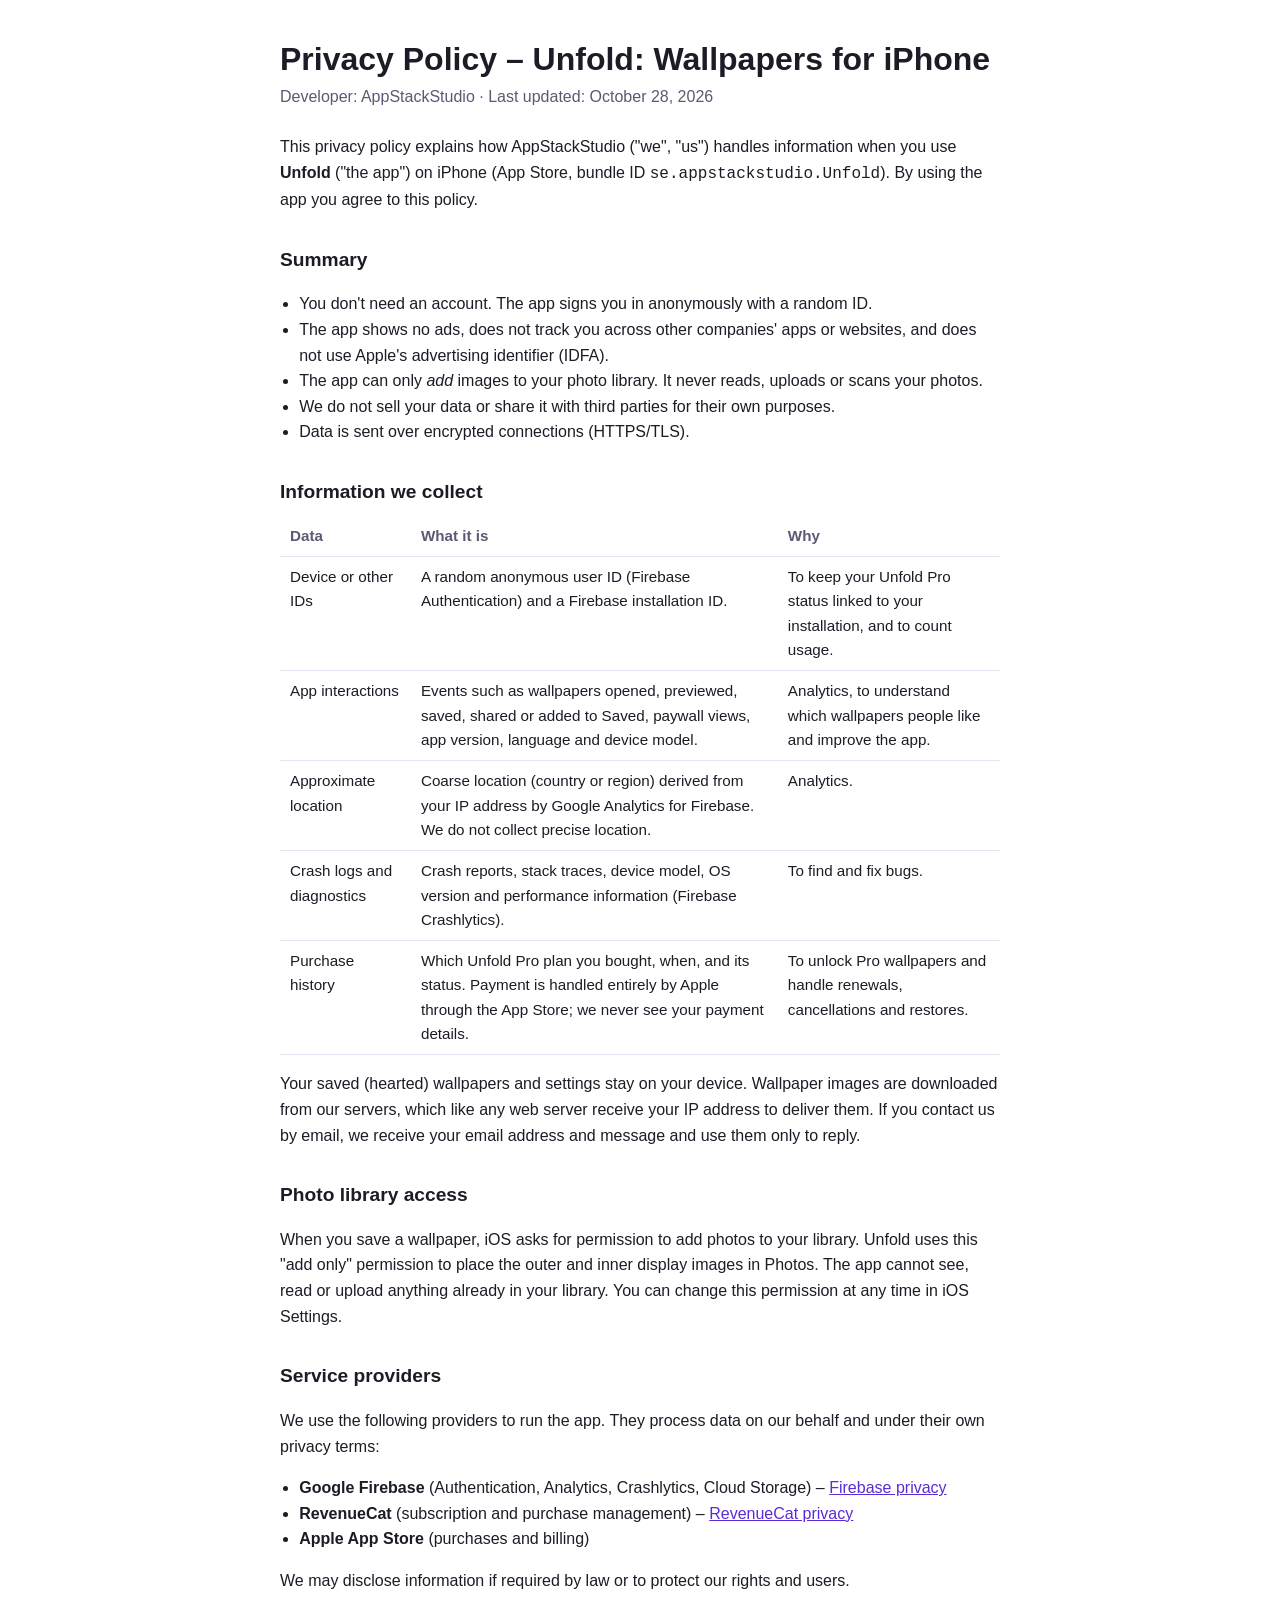
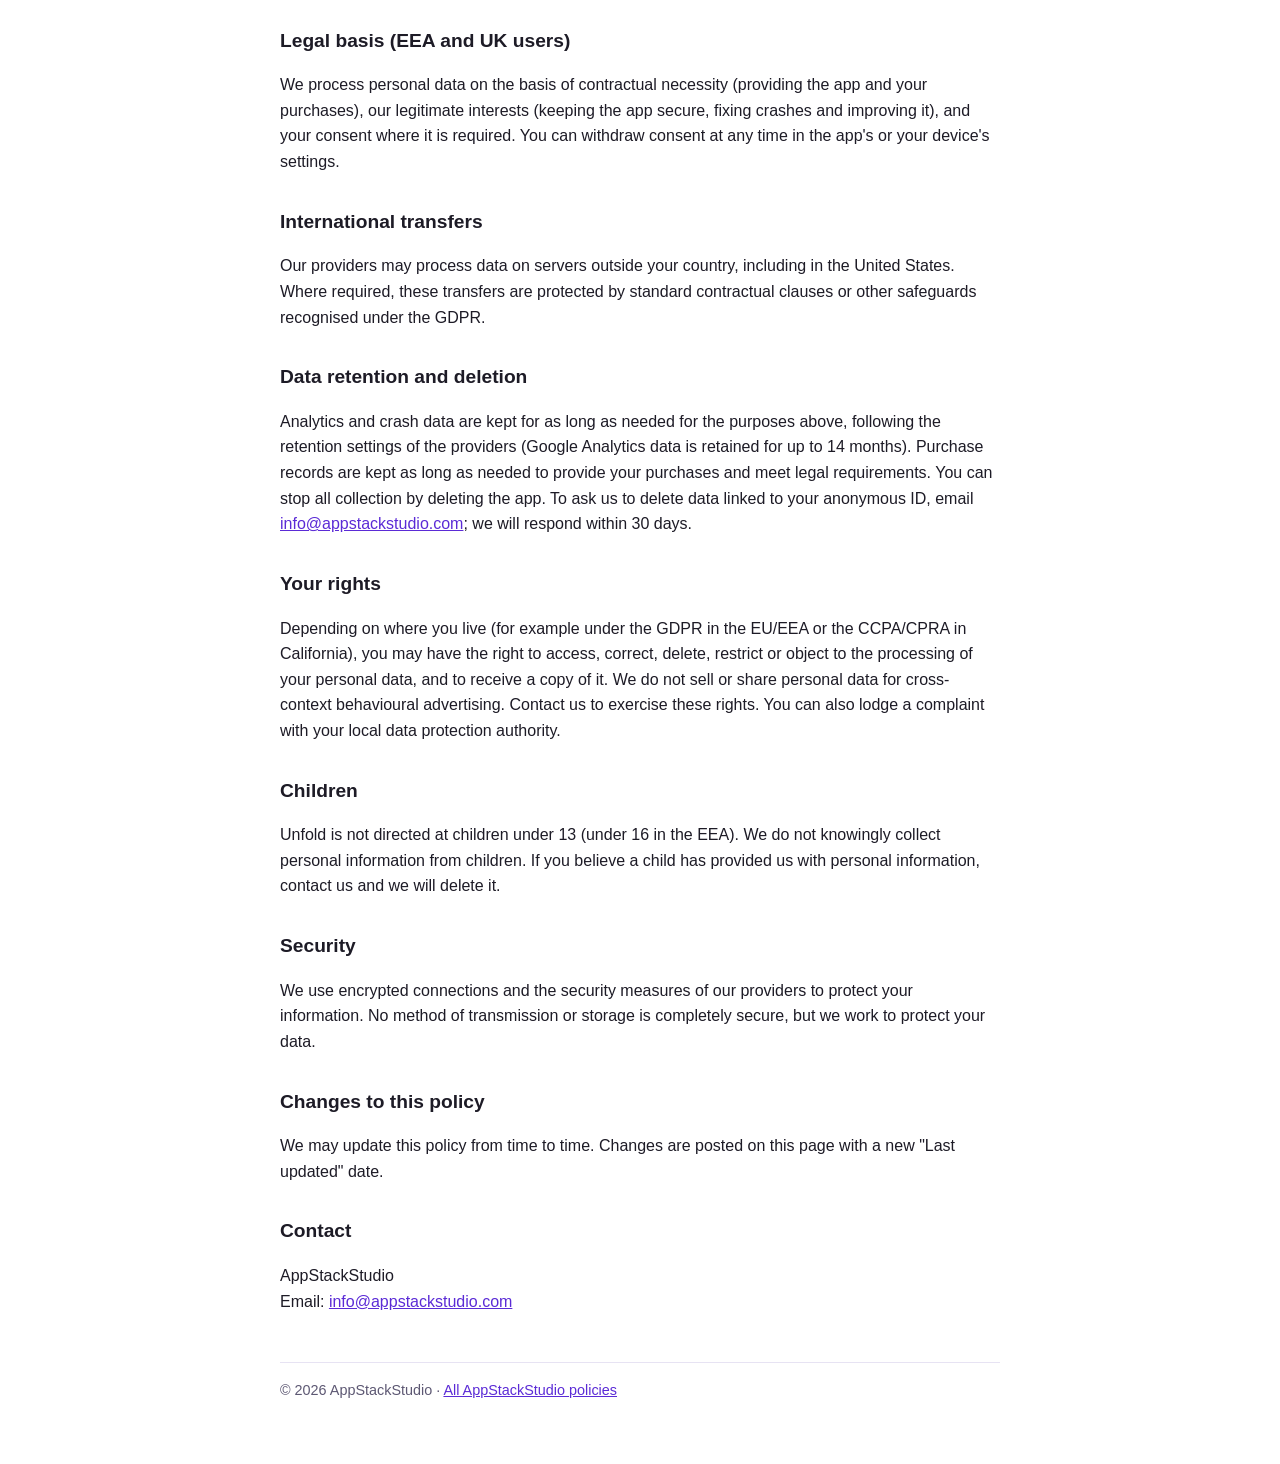
==== unfold/privacy/index.html @ 0a278d81 "Add Unfold iOS privacy policy Co-Authored-By: Claude Opus 5.5 <noreply@anthropic.com> Claude-Session" ====
<!doctype html>
<html lang="en"><head><meta charset="utf-8"><meta name="viewport" content="width=device-width,initial-scale=1">
<title>Unfold – Wallpapers (iOS) – Privacy Policy</title>
<meta name="description" content="Privacy policy for the Unfold wallpaper app for iPhone by AppStackStudio.">
<link rel="stylesheet" href="../../style.css"></head>
<body><main>
<h1>Privacy Policy – Unfold: Wallpapers for iPhone</h1>
<p class="meta">Developer: AppStackStudio · Last updated: October 28, 2026</p>

<p>This privacy policy explains how AppStackStudio ("we", "us") handles information when you use <strong>Unfold</strong> ("the app") on iPhone (App Store, bundle ID <code>se.appstackstudio.Unfold</code>). By using the app you agree to this policy.</p>

<h2>Summary</h2>
<ul>
<li>You don't need an account. The app signs you in anonymously with a random ID.</li>
<li>The app shows no ads, does not track you across other companies' apps or websites, and does not use Apple's advertising identifier (IDFA).</li>
<li>The app can only <em>add</em> images to your photo library. It never reads, uploads or scans your photos.</li>
<li>We do not sell your data or share it with third parties for their own purposes.</li>
<li>Data is sent over encrypted connections (HTTPS/TLS).</li>
</ul>

<h2>Information we collect</h2>
<table>
<tr><th>Data</th><th>What it is</th><th>Why</th></tr>
<tr><td>Device or other IDs</td><td>A random anonymous user ID (Firebase Authentication) and a Firebase installation ID.</td><td>To keep your Unfold Pro status linked to your installation, and to count usage.</td></tr>
<tr><td>App interactions</td><td>Events such as wallpapers opened, previewed, saved, shared or added to Saved, paywall views, app version, language and device model.</td><td>Analytics, to understand which wallpapers people like and improve the app.</td></tr>
<tr><td>Approximate location</td><td>Coarse location (country or region) derived from your IP address by Google Analytics for Firebase. We do not collect precise location.</td><td>Analytics.</td></tr>
<tr><td>Crash logs and diagnostics</td><td>Crash reports, stack traces, device model, OS version and performance information (Firebase Crashlytics).</td><td>To find and fix bugs.</td></tr>
<tr><td>Purchase history</td><td>Which Unfold Pro plan you bought, when, and its status. Payment is handled entirely by Apple through the App Store; we never see your payment details.</td><td>To unlock Pro wallpapers and handle renewals, cancellations and restores.</td></tr>
</table>
<p>Your saved (hearted) wallpapers and settings stay on your device. Wallpaper images are downloaded from our servers, which like any web server receive your IP address to deliver them. If you contact us by email, we receive your email address and message and use them only to reply.</p>

<h2>Photo library access</h2>
<p>When you save a wallpaper, iOS asks for permission to add photos to your library. Unfold uses this "add only" permission to place the outer and inner display images in Photos. The app cannot see, read or upload anything already in your library. You can change this permission at any time in iOS Settings.</p>

<h2>Service providers</h2>
<p>We use the following providers to run the app. They process data on our behalf and under their own privacy terms:</p>
<ul>
<li><strong>Google Firebase</strong> (Authentication, Analytics, Crashlytics, Cloud Storage) – <a href="https://firebase.google.com/support/privacy">Firebase privacy</a></li>
<li><strong>RevenueCat</strong> (subscription and purchase management) – <a href="https://www.revenuecat.com/privacy">RevenueCat privacy</a></li>
<li><strong>Apple App Store</strong> (purchases and billing)</li>
</ul>
<p>We may disclose information if required by law or to protect our rights and users.</p>

<h2>Legal basis (EEA and UK users)</h2>
<p>We process personal data on the basis of contractual necessity (providing the app and your purchases), our legitimate interests (keeping the app secure, fixing crashes and improving it), and your consent where it is required. You can withdraw consent at any time in the app's or your device's settings.</p>

<h2>International transfers</h2>
<p>Our providers may process data on servers outside your country, including in the United States. Where required, these transfers are protected by standard contractual clauses or other safeguards recognised under the GDPR.</p>

<h2>Data retention and deletion</h2>
<p>Analytics and crash data are kept for as long as needed for the purposes above, following the retention settings of the providers (Google Analytics data is retained for up to 14 months). Purchase records are kept as long as needed to provide your purchases and meet legal requirements. You can stop all collection by deleting the app. To ask us to delete data linked to your anonymous ID, email <a href="mailto:info@appstackstudio.com">info@appstackstudio.com</a>; we will respond within 30 days.</p>

<h2>Your rights</h2>
<p>Depending on where you live (for example under the GDPR in the EU/EEA or the CCPA/CPRA in California), you may have the right to access, correct, delete, restrict or object to the processing of your personal data, and to receive a copy of it. We do not sell or share personal data for cross-context behavioural advertising. Contact us to exercise these rights. You can also lodge a complaint with your local data protection authority.</p>

<h2>Children</h2>
<p>Unfold is not directed at children under 13 (under 16 in the EEA). We do not knowingly collect personal information from children. If you believe a child has provided us with personal information, contact us and we will delete it.</p>

<h2>Security</h2>
<p>We use encrypted connections and the security measures of our providers to protect your information. No method of transmission or storage is completely secure, but we work to protect your data.</p>

<h2>Changes to this policy</h2>
<p>We may update this policy from time to time. Changes are posted on this page with a new "Last updated" date.</p>

<h2>Contact</h2>
<p>AppStackStudio<br>Email: <a href="mailto:info@appstackstudio.com">info@appstackstudio.com</a></p>

<footer>© 2026 AppStackStudio · <a href="../../">All AppStackStudio policies</a></footer>
</main></body></html>
---- style.css ----
:root{--bg:#ffffff;--fg:#1d1b26;--muted:#5d5873;--accent:#5b2bd6;--line:#e7e3f3}
@media (prefers-color-scheme:dark){:root{--bg:#14101f;--fg:#efeaff;--muted:#b3abcc;--accent:#a98bff;--line:#2c2540}}
*{box-sizing:border-box}
body{margin:0;background:var(--bg);color:var(--fg);font:16px/1.6 -apple-system,BlinkMacSystemFont,"Segoe UI",Roboto,Helvetica,Arial,sans-serif}
main{max-width:760px;margin:0 auto;padding:40px 20px 64px}
h1{font-size:2rem;line-height:1.2;margin:0 0 6px}
h2{font-size:1.2rem;margin:32px 0 8px}
p,li{color:var(--fg)}
.meta{color:var(--muted);margin:0 0 24px}
a{color:var(--accent)}
ul{padding-left:1.2em}
table{width:100%;border-collapse:collapse;margin:8px 0 16px;font-size:.95rem}
th,td{text-align:left;vertical-align:top;padding:8px 10px;border-bottom:1px solid var(--line)}
th{color:var(--muted);font-weight:600}
footer{margin-top:48px;color:var(--muted);font-size:.9rem;border-top:1px solid var(--line);padding-top:16px}
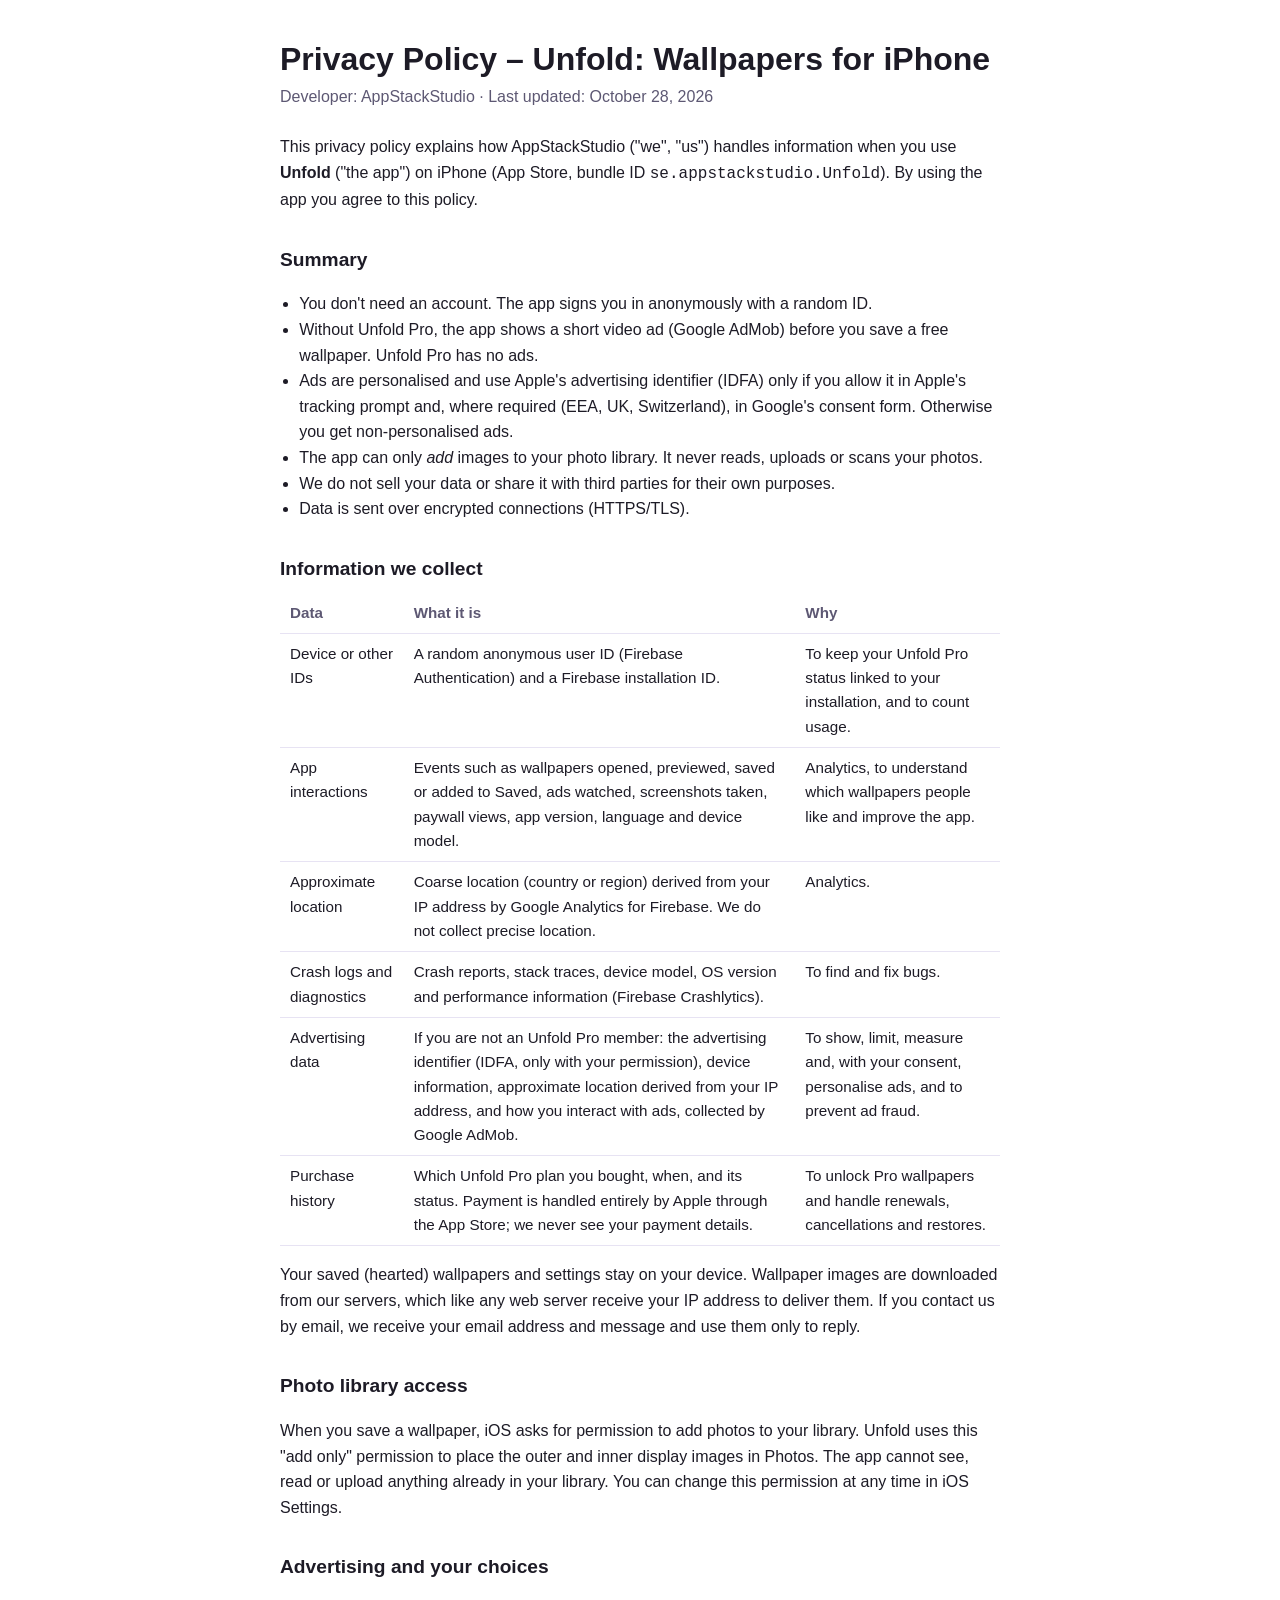
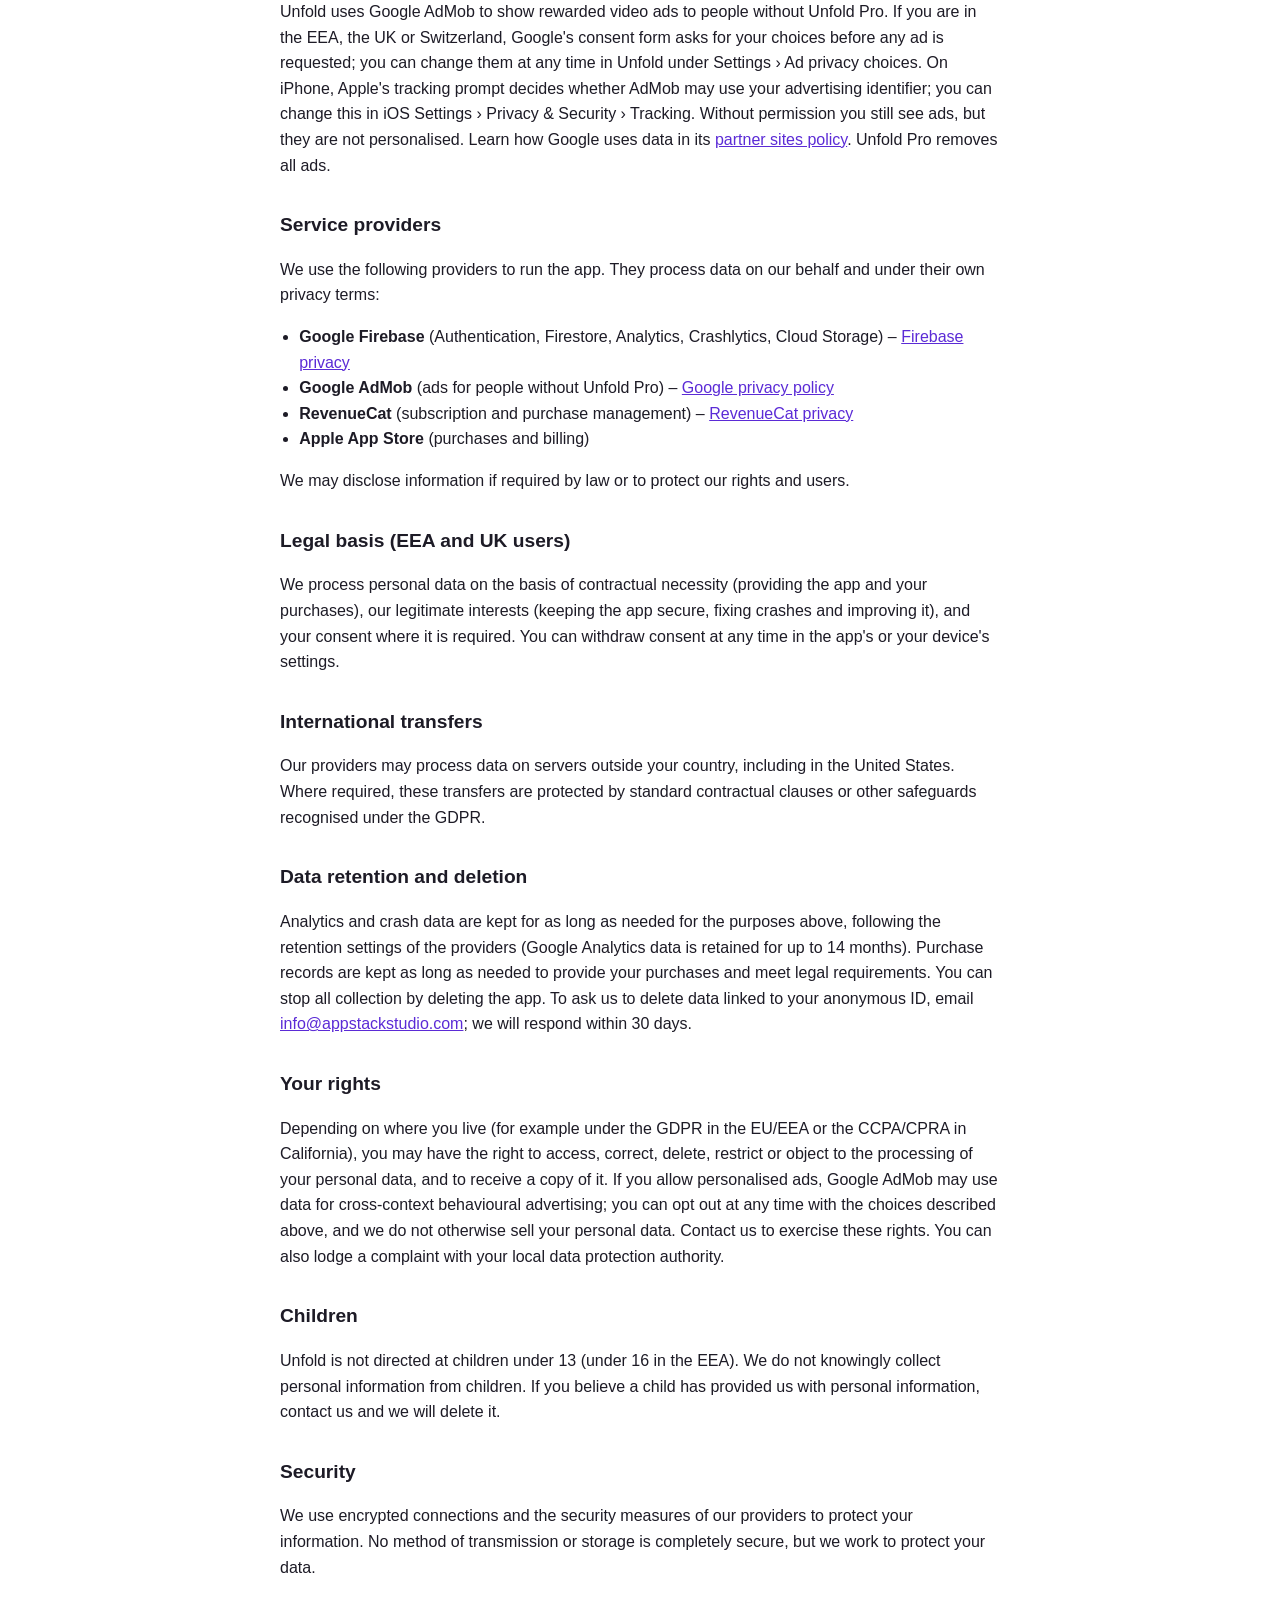
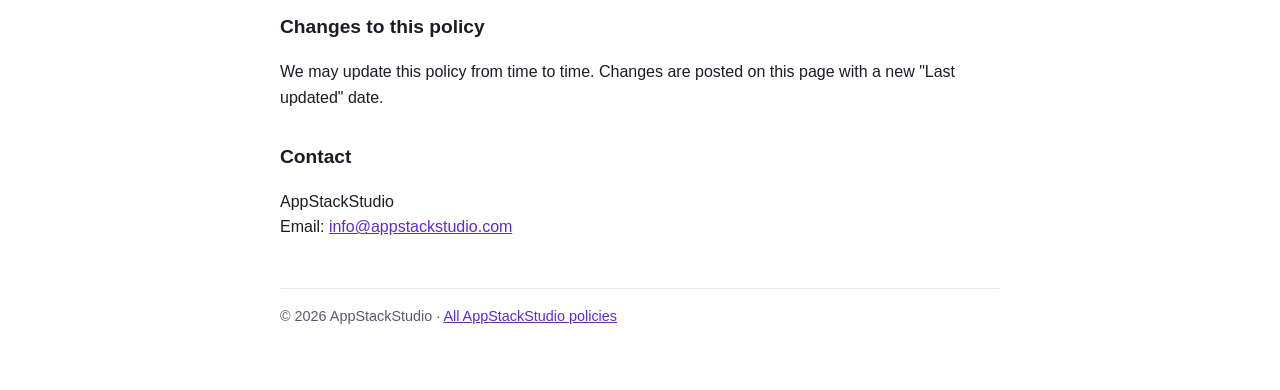
==== commit dd2508cd: "Unfold privacy policy: AdMob rewarded ads, consent and tracking choices Co-Authored-By: Claude Opus " ====
--- a/unfold/privacy/index.html
+++ b/unfold/privacy/index.html
@@ -12,7 +12,8 @@
 <h2>Summary</h2>
 <ul>
 <li>You don't need an account. The app signs you in anonymously with a random ID.</li>
-<li>The app shows no ads, does not track you across other companies' apps or websites, and does not use Apple's advertising identifier (IDFA).</li>
+<li>Without Unfold Pro, the app shows a short video ad (Google AdMob) before you save a free wallpaper. Unfold Pro has no ads.</li>
+<li>Ads are personalised and use Apple's advertising identifier (IDFA) only if you allow it in Apple's tracking prompt and, where required (EEA, UK, Switzerland), in Google's consent form. Otherwise you get non-personalised ads.</li>
 <li>The app can only <em>add</em> images to your photo library. It never reads, uploads or scans your photos.</li>
 <li>We do not sell your data or share it with third parties for their own purposes.</li>
 <li>Data is sent over encrypted connections (HTTPS/TLS).</li>
@@ -22,9 +23,10 @@
 <table>
 <tr><th>Data</th><th>What it is</th><th>Why</th></tr>
 <tr><td>Device or other IDs</td><td>A random anonymous user ID (Firebase Authentication) and a Firebase installation ID.</td><td>To keep your Unfold Pro status linked to your installation, and to count usage.</td></tr>
-<tr><td>App interactions</td><td>Events such as wallpapers opened, previewed, saved, shared or added to Saved, paywall views, app version, language and device model.</td><td>Analytics, to understand which wallpapers people like and improve the app.</td></tr>
+<tr><td>App interactions</td><td>Events such as wallpapers opened, previewed, saved or added to Saved, ads watched, screenshots taken, paywall views, app version, language and device model.</td><td>Analytics, to understand which wallpapers people like and improve the app.</td></tr>
 <tr><td>Approximate location</td><td>Coarse location (country or region) derived from your IP address by Google Analytics for Firebase. We do not collect precise location.</td><td>Analytics.</td></tr>
 <tr><td>Crash logs and diagnostics</td><td>Crash reports, stack traces, device model, OS version and performance information (Firebase Crashlytics).</td><td>To find and fix bugs.</td></tr>
+<tr><td>Advertising data</td><td>If you are not an Unfold Pro member: the advertising identifier (IDFA, only with your permission), device information, approximate location derived from your IP address, and how you interact with ads, collected by Google AdMob.</td><td>To show, limit, measure and, with your consent, personalise ads, and to prevent ad fraud.</td></tr>
 <tr><td>Purchase history</td><td>Which Unfold Pro plan you bought, when, and its status. Payment is handled entirely by Apple through the App Store; we never see your payment details.</td><td>To unlock Pro wallpapers and handle renewals, cancellations and restores.</td></tr>
 </table>
 <p>Your saved (hearted) wallpapers and settings stay on your device. Wallpaper images are downloaded from our servers, which like any web server receive your IP address to deliver them. If you contact us by email, we receive your email address and message and use them only to reply.</p>
@@ -32,10 +34,14 @@
 <h2>Photo library access</h2>
 <p>When you save a wallpaper, iOS asks for permission to add photos to your library. Unfold uses this "add only" permission to place the outer and inner display images in Photos. The app cannot see, read or upload anything already in your library. You can change this permission at any time in iOS Settings.</p>
 
+<h2>Advertising and your choices</h2>
+<p>Unfold uses Google AdMob to show rewarded video ads to people without Unfold Pro. If you are in the EEA, the UK or Switzerland, Google's consent form asks for your choices before any ad is requested; you can change them at any time in Unfold under Settings › Ad privacy choices. On iPhone, Apple's tracking prompt decides whether AdMob may use your advertising identifier; you can change this in iOS Settings › Privacy &amp; Security › Tracking. Without permission you still see ads, but they are not personalised. Learn how Google uses data in its <a href="https://policies.google.com/technologies/partner-sites">partner sites policy</a>. Unfold Pro removes all ads.</p>
+
 <h2>Service providers</h2>
 <p>We use the following providers to run the app. They process data on our behalf and under their own privacy terms:</p>
 <ul>
-<li><strong>Google Firebase</strong> (Authentication, Analytics, Crashlytics, Cloud Storage) – <a href="https://firebase.google.com/support/privacy">Firebase privacy</a></li>
+<li><strong>Google Firebase</strong> (Authentication, Firestore, Analytics, Crashlytics, Cloud Storage) – <a href="https://firebase.google.com/support/privacy">Firebase privacy</a></li>
+<li><strong>Google AdMob</strong> (ads for people without Unfold Pro) – <a href="https://policies.google.com/privacy">Google privacy policy</a></li>
 <li><strong>RevenueCat</strong> (subscription and purchase management) – <a href="https://www.revenuecat.com/privacy">RevenueCat privacy</a></li>
 <li><strong>Apple App Store</strong> (purchases and billing)</li>
 </ul>
@@ -51,7 +57,7 @@
 <p>Analytics and crash data are kept for as long as needed for the purposes above, following the retention settings of the providers (Google Analytics data is retained for up to 14 months). Purchase records are kept as long as needed to provide your purchases and meet legal requirements. You can stop all collection by deleting the app. To ask us to delete data linked to your anonymous ID, email <a href="mailto:info@appstackstudio.com">info@appstackstudio.com</a>; we will respond within 30 days.</p>
 
 <h2>Your rights</h2>
-<p>Depending on where you live (for example under the GDPR in the EU/EEA or the CCPA/CPRA in California), you may have the right to access, correct, delete, restrict or object to the processing of your personal data, and to receive a copy of it. We do not sell or share personal data for cross-context behavioural advertising. Contact us to exercise these rights. You can also lodge a complaint with your local data protection authority.</p>
+<p>Depending on where you live (for example under the GDPR in the EU/EEA or the CCPA/CPRA in California), you may have the right to access, correct, delete, restrict or object to the processing of your personal data, and to receive a copy of it. If you allow personalised ads, Google AdMob may use data for cross-context behavioural advertising; you can opt out at any time with the choices described above, and we do not otherwise sell your personal data. Contact us to exercise these rights. You can also lodge a complaint with your local data protection authority.</p>
 
 <h2>Children</h2>
 <p>Unfold is not directed at children under 13 (under 16 in the EEA). We do not knowingly collect personal information from children. If you believe a child has provided us with personal information, contact us and we will delete it.</p>
